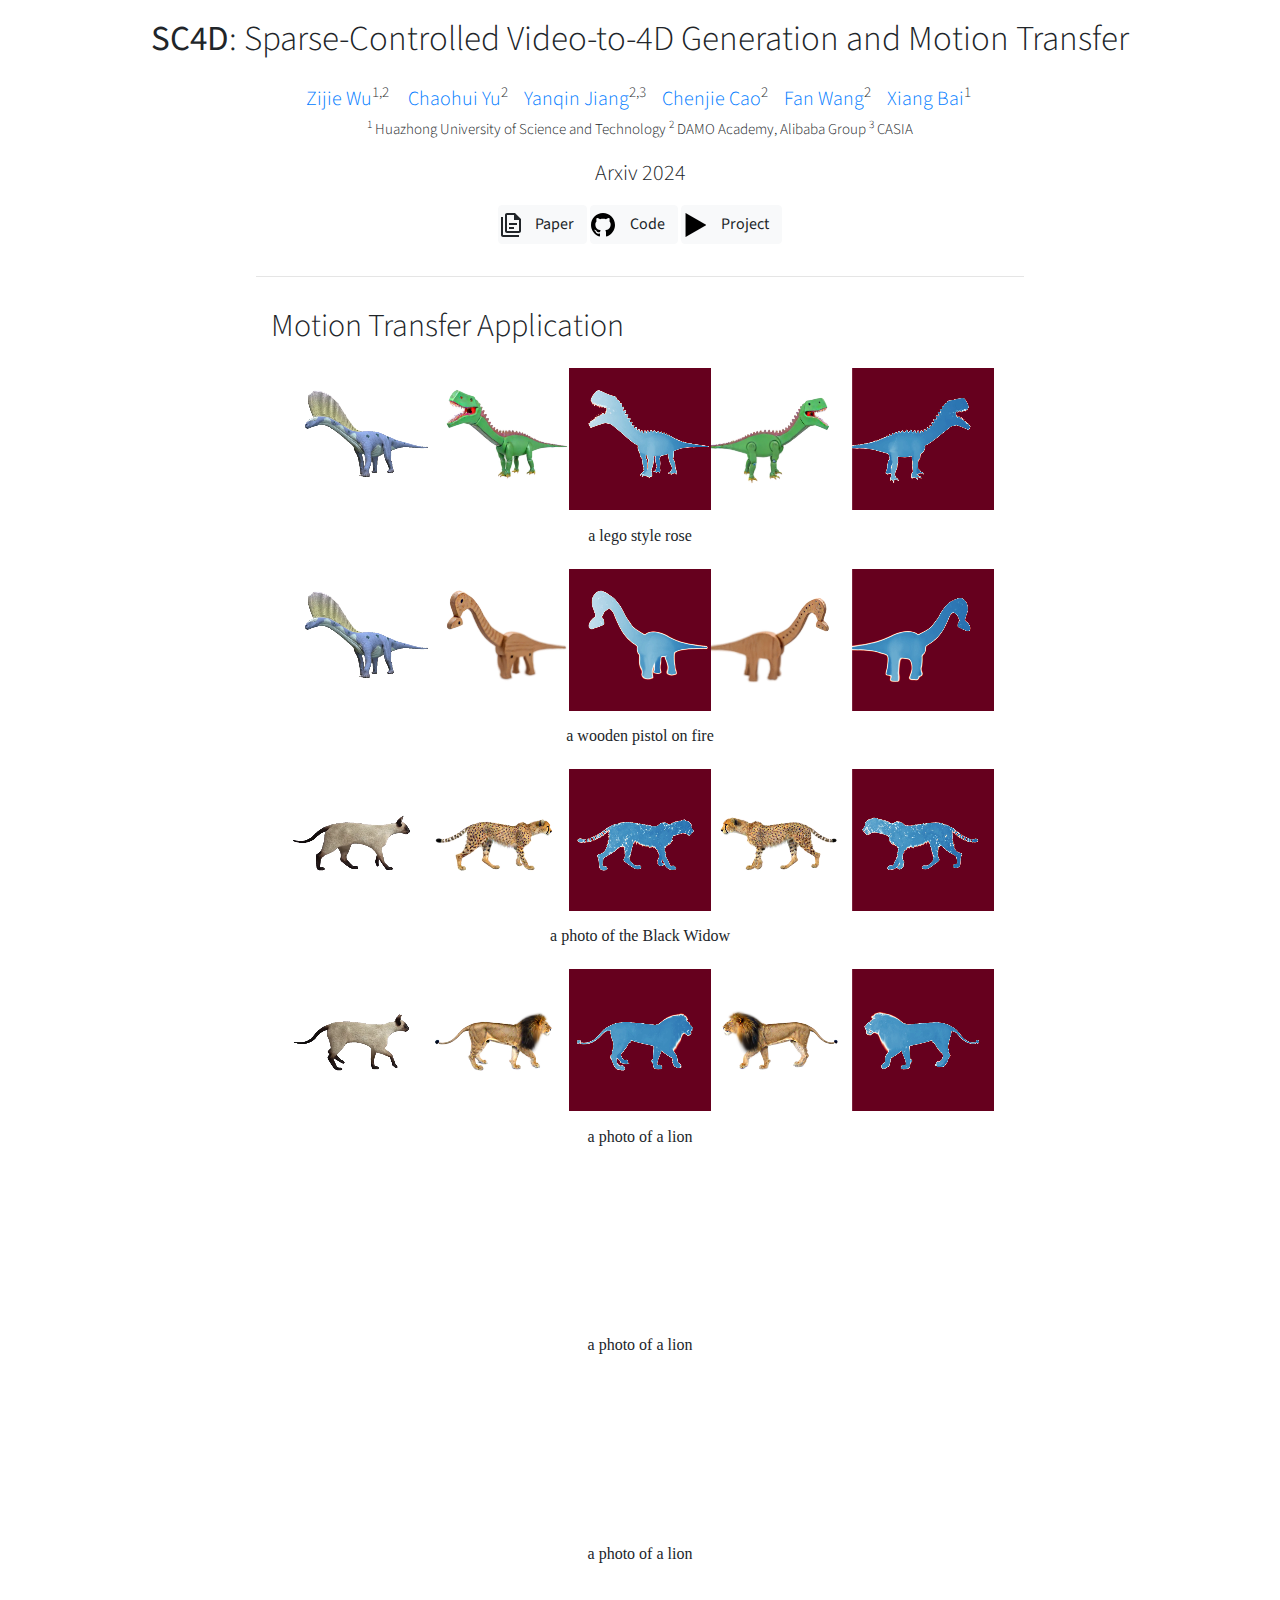
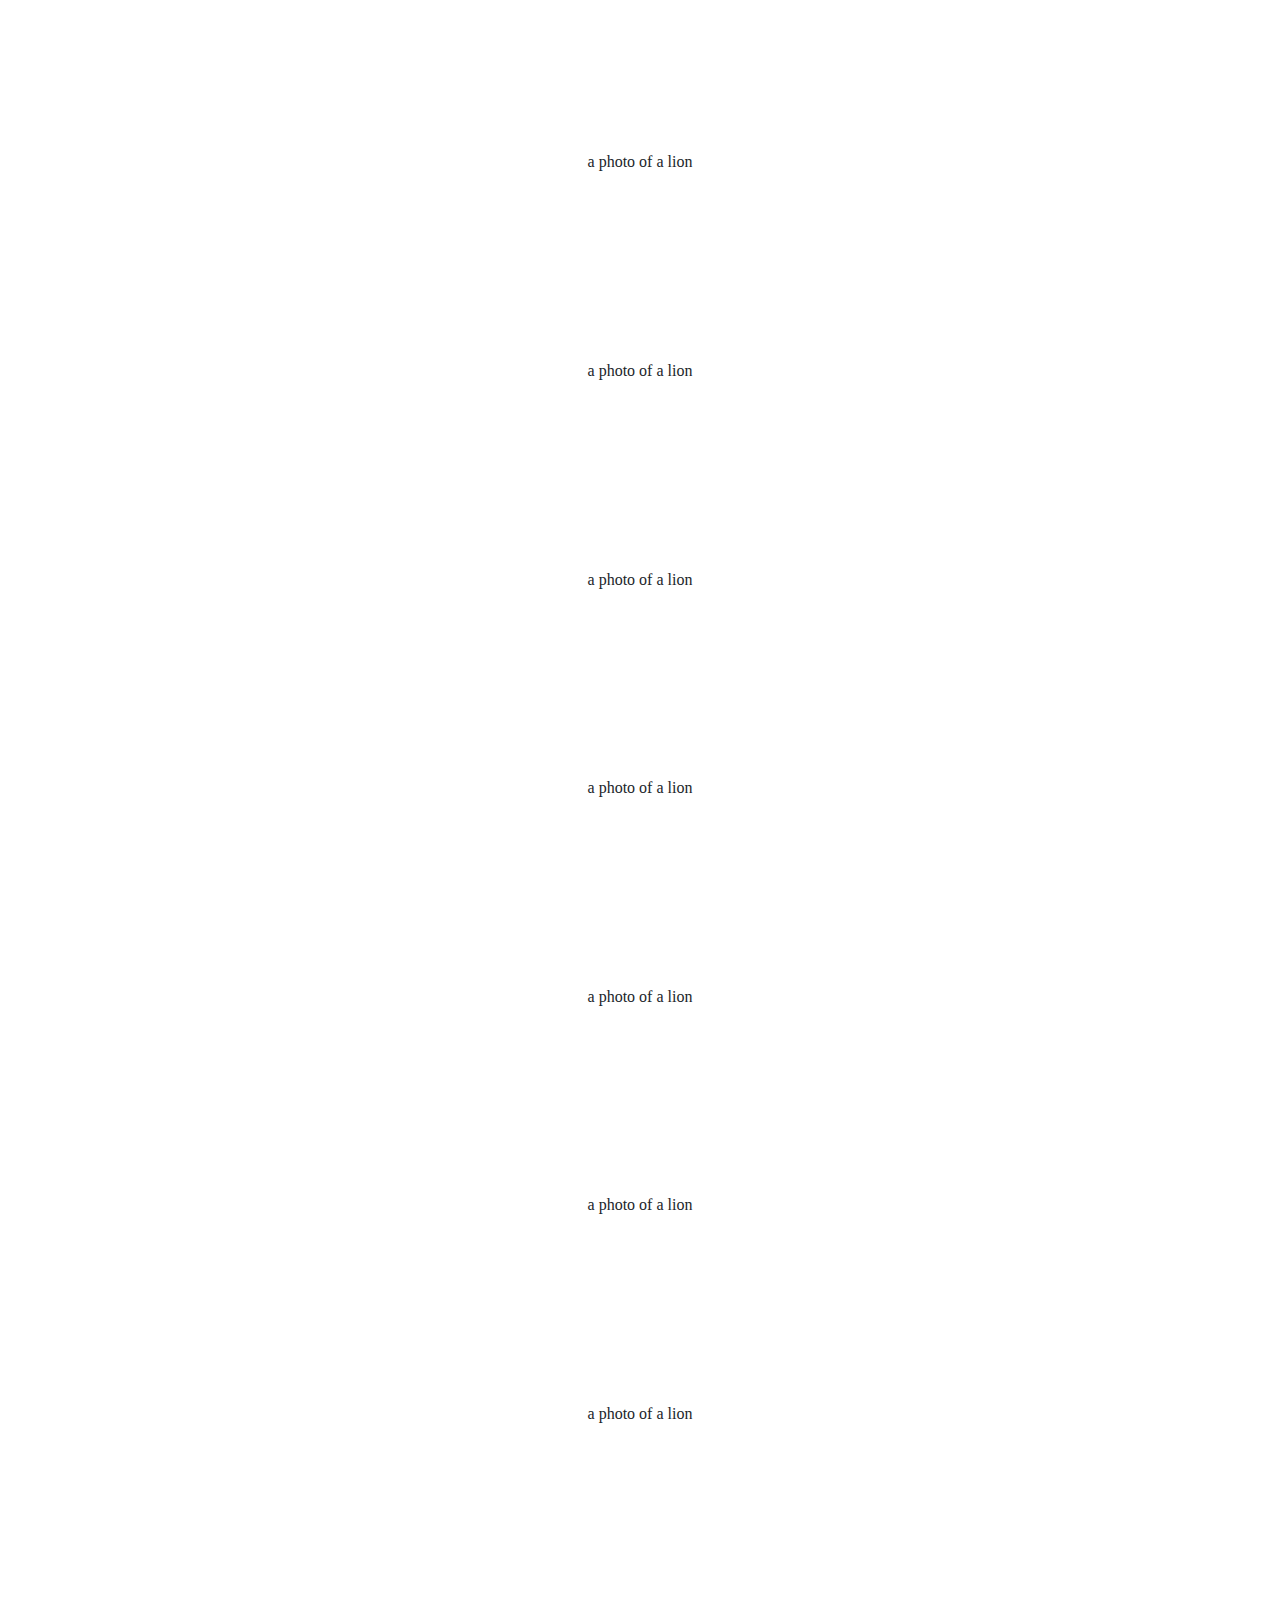
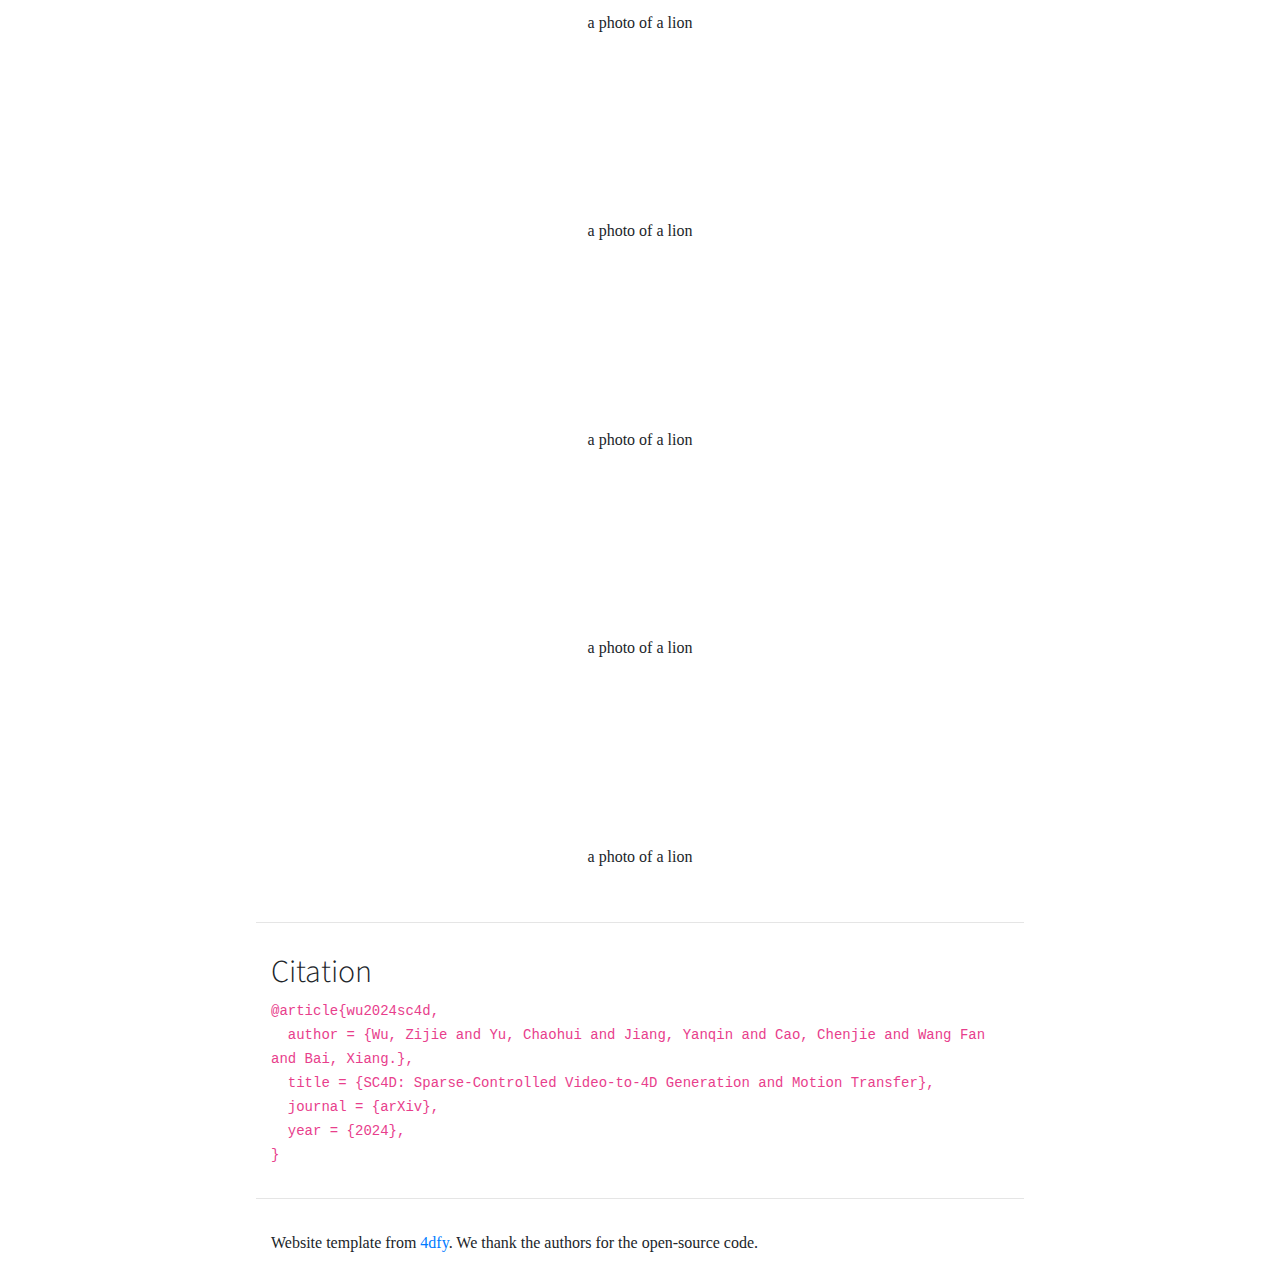
==== gallery_app.html @ 806c9c8a "Add files via upload" ====
<!DOCTYPE html>
<html>

<head>
    <script>
    window.dataLayer = window.dataLayer || [];
    </script>

    <meta charset="utf-8">
    <meta name="viewport" content="width=device-width, initial-scale=1.0, shrink-to-fit=no">
    <title>SC4D: Sparse-Controlled Video-to-4D Generation and Motion Transfer</title>
    
    <link rel="stylesheet" href="https://cdnjs.cloudflare.com/ajax/libs/twitter-bootstrap/4.5.0/css/bootstrap.min.css">
    <link href='https://fonts.googleapis.com/css?family=Source+Sans+Pro:300,400,500,600' rel='stylesheet' type='text/css'>
    <link rel="stylesheet" href="data/assets/css/Highlight-Clean.css">
    <link rel="stylesheet" href="data/assets/css/styles.css">

    <link rel="apple-touch-icon" sizes="180x180" href="apple-touch-icon.png">
    <link rel="icon" type="image/png" sizes="32x32" href="data/favicon-32x32.png">
    <link rel="icon" type="image/png" sizes="16x16" href="data/favicon-16x16.png">
    <link rel="manifest" href="site.webmanifest">
    <meta name="robots" content="noindex">

    <meta property="og:site_name" content="SC4D" />
    <meta property="og:type" content="video.other" />
    <meta property="og:title" content="SC4D: Sparse-Controlled Video-to-4D Generation and Motion Transfer" />
    <meta property="og:description" content="SC4D: Sparse-Controlled Video-to-4D Generation and Motion Transfer." />
    <meta property="og:url" content="" />

</head>

<body>
    <div class="highlight-clean" style="padding-bottom: 0px; padding-top: 20px;">
        <div class="container" style="max-width: 1024px; margin-bottom: 20px">
            <h1 class="text-center" style="font-size:35px;"><b>SC4D</b>: Sparse-Controlled Video-to-4D Generation and Motion Transfer</h1>
        </div>
        <div class="container" style="max-width: 1024px; margin-bottom: 20px;">
            <div class="authors">
                <a href=>
                    Zijie Wu<sup>1,2</sup>
                    </a>
                &nbsp;
                <a href=>
                Chaohui Yu<sup>2</sup>
                </a>&nbsp;
                <a href=>
                Yanqin Jiang<sup>2,3</sup>
                </a>&nbsp;
                <a href=>
                Chenjie Cao<sup>2</sup>
                </a>&nbsp;
                <a href=>
                Fan Wang<sup>2</sup></a>&nbsp;
                <a href=>
                Xiang Bai<sup>1</sup></a>&nbsp;
                <br>
            </div>
            <div class="affiliations">
                <span><sup>1</sup> Huazhong University of Science and Technology </span>
                <span><sup>2</sup> DAMO Academy, Alibaba Group </span>
                <span><sup>3</sup> CASIA </span>
            </div>
            <div class="container" style="max-width: 1024px; margin-bottom: 20px">
                <h1 class="text-center" style="font-size:22px;">Arxiv 2024</h1>
            </div>
        </div>
        <div id="container">
        <div class="buttons" style="margin-top: 8px; margin-bottom: 8px;">
            <a class="btn btn-light" role="button" href="">
                <svg style="width:24px;height:24px;margin-left:-12px;margin-right:12px" viewBox="0 0 24 24">
                    <path fill="currentColor" d="M16 0H8C6.9 0 6 .9 6 2V18C6 19.1 6.9 20 8 20H20C21.1 20 22 19.1 22 18V6L16 0M20 18H8V2H15V7H20V18M4 4V22H20V24H4C2.9 24 2 23.1 2 22V4H4M10 10V12H18V10H10M10 14V16H15V14H10Z"></path>
                </svg>Paper
            </a>
            <a class="btn btn-light" role="button" href="">
                <svg xmlns="http://www.w3.org/2000/svg" style="width:24px;height:24px;margin-left:-12px;margin-right:12px" viewBox="0 0 24 24">
                    <path d="M12 0c-6.626 0-12 5.373-12 12 0 5.302 3.438 9.8 8.207 11.387.599.111.793-.261.793-.577v-2.234c-3.338.726-4.033-1.416-4.033-1.416-.546-1.387-1.333-1.756-1.333-1.756-1.089-.745.083-.729.083-.729 
                            1.205.084 1.839 1.237 1.839 1.237 1.07 1.834 2.807 1.304 3.492.997.107-.775.418-1.305.762-1.604-2.665-.305-5.467-1.334-5.467-5.931 0-1.311.469-2.381 1.236-3.221-.124-.303-.535-1.524.117-3.176 0 0 1.008-.322 
                            3.301 1.23.957-.266 1.983-.399 3.003-.404 1.02.005 2.047.138 3.006.404 2.291-1.552 3.297-1.23 3.297-1.23.653 1.653.242 2.874.118 3.176.77.84 1.235 1.911 1.235 3.221 0 4.609-2.807 5.624-5.479 5.921.43.372.823 1.102.823 
                            2.222v3.293c0 .319.192.694.801.576 4.765-1.589 8.199-6.086 8.199-11.386 0-6.627-5.373-12-12-12z"></path>
                </svg>
                Code
            </a>
            <a class="btn btn-light" role="button" href="index.html">
                <svg style="width:24px;height:24px;margin-left:-12px;margin-right:12px" width="24px" height="24px" viewBox="0 0 375 531">
                    <polygon stroke="#000000" points="0.5,0.866 459.5,265.87 0.5,530.874 "></polygon>
                </svg>
                Project
            </a>
        </div>
        </div>
    </div>
    <hr class="divider" />
    <div class="container" style="max-width: 768px;">
        <div class="row">
            <div class="col-sm-12">
                <h2>Motion Transfer Application</h2>
            </div>
        </div>

       <div class="container" style="max-width: 768px;">
        <div class="compositional captioned_videos">
            <video class="video lazy" autoplay loop playsinline muted>
                <source data-src="data/videos/app/aurorus_chanical.mp4" type="video/mp4"></source>
            </video>
            <h6 class="caption">a lego style rose</h6>
        </div>
        </div> 
        <br>

        <div class="container" style="max-width: 768px;">
        <div class="compositional captioned_videos">
            <video class="video lazy" autoplay loop playsinline muted>
                <source data-src="data/videos/app/aurorus7.mp4" type="video/mp4"></source>
            </video>
            <h6 class="caption">a wooden pistol on fire</h6>
        </div>
        </div>
        <br>

        <div class="container" style="max-width: 768px;">
        <div class="compositional captioned_videos">
            <video class="video lazy" autoplay loop playsinline muted>
                <source data-src="data/videos/app/cat_cheetah.mp4" type="video/mp4"></source>
            </video>
            <h6 class="caption">a photo of the Black Widow</h6>
        </div>
        </div>
        <br>

        <div class="container" style="max-width: 768px;">
        <div class="compositional captioned_videos">
            <video class="video lazy" autoplay loop playsinline muted>
                <source data-src="data/videos/app/cat_lion.mp4" type="video/mp4"></source>
            </video>
            <h6 class="caption">a photo of a lion</h6>
        </div>
        </div>
        <br>

        <div class="container" style="max-width: 768px;">
            <div class="compositional captioned_videos">
                <video class="video lazy" autoplay loop playsinline muted>
                    <source data-src="data/videos/app/full_black_panther.mp4" type="video/mp4"></source>
                </video>
                <h6 class="caption">a photo of a lion</h6>
            </div>
            </div>
            <br>
        
        <div class="container" style="max-width: 768px;">
            <div class="compositional captioned_videos">
                <video class="video lazy" autoplay loop playsinline muted>
                    <source data-src="data/videos/app/full_black_widow.mp4" type="video/mp4"></source>
                </video>
                <h6 class="caption">a photo of a lion</h6>
            </div>
            </div>
            <br>
            
        <div class="container" style="max-width: 768px;">
            <div class="compositional captioned_videos">
                <video class="video lazy" autoplay loop playsinline muted>
                    <source data-src="data/videos/app/pistol_fire.mp4" type="video/mp4"></source>
                </video>
                <h6 class="caption">a photo of a lion</h6>
            </div>
            </div>
            <br>
        
        <div class="container" style="max-width: 768px;">
            <div class="compositional captioned_videos">
                <video class="video lazy" autoplay loop playsinline muted>
                    <source data-src="data/videos/app/pistol_handgun.mp4" type="video/mp4"></source>
                </video>
                <h6 class="caption">a photo of a lion</h6>
            </div>
            </div>
            <br>
        
        <div class="container" style="max-width: 768px;">
            <div class="compositional captioned_videos">
                <video class="video lazy" autoplay loop playsinline muted>
                    <source data-src="data/videos/app/rose_lego.mp4" type="video/mp4"></source>
                </video>
                <h6 class="caption">a photo of a lion</h6>
            </div>
            </div>
            <br>
        
        <div class="container" style="max-width: 768px;">
            <div class="compositional captioned_videos">
                <video class="video lazy" autoplay loop playsinline muted>
                    <source data-src="data/videos/app/rose_teal.mp4" type="video/mp4"></source>
                </video>
                <h6 class="caption">a photo of a lion</h6>
            </div>
            </div>
            <br>
        
        <div class="container" style="max-width: 768px;">
            <div class="compositional captioned_videos">
                <video class="video lazy" autoplay loop playsinline muted>
                    <source data-src="data/videos/app/spiderman_batman.mp4" type="video/mp4"></source>
                </video>
                <h6 class="caption">a photo of a lion</h6>
            </div>
            </div>
            <br>
        
        <div class="container" style="max-width: 768px;">
            <div class="compositional captioned_videos">
                <video class="video lazy" autoplay loop playsinline muted>
                    <source data-src="data/videos/app/spiderman_scarlet.mp4" type="video/mp4"></source>
                </video>
                <h6 class="caption">a photo of a lion</h6>
            </div>
            </div>
            <br>
        
        <div class="container" style="max-width: 768px;">
            <div class="compositional captioned_videos">
                <video class="video lazy" autoplay loop playsinline muted>
                    <source data-src="data/videos/app/spiderman_stone.mp4" type="video/mp4"></source>
                </video>
                <h6 class="caption">a photo of a lion</h6>
            </div>
            </div>
            <br>
        
        <div class="container" style="max-width: 768px;">
            <div class="compositional captioned_videos">
                <video class="video lazy" autoplay loop playsinline muted>
                    <source data-src="data/videos/app/spiderman_vegeta.mp4" type="video/mp4"></source>
                </video>
                <h6 class="caption">a photo of a lion</h6>
            </div>
            </div>
            <br>

        <div class="container" style="max-width: 768px;">
            <div class="compositional captioned_videos">
                <video class="video lazy" autoplay loop playsinline muted>
                    <source data-src="data/videos/app/tang_clownfish.mp4" type="video/mp4"></source>
                </video>
                <h6 class="caption">a photo of a lion</h6>
            </div>
            </div>
            <br>
        
        <div class="container" style="max-width: 768px;">
            <div class="compositional captioned_videos">
                <video class="video lazy" autoplay loop playsinline muted>
                    <source data-src="data/videos/app/tang_grouper.mp4" type="video/mp4"></source>
                </video>
                <h6 class="caption">a photo of a lion</h6>
            </div>
            </div>
            <br>
        
        <div class="container" style="max-width: 768px;">
            <div class="compositional captioned_videos">
                <video class="video lazy" autoplay loop playsinline muted>
                    <source data-src="data/videos/app/tulip_crystal.mp4" type="video/mp4"></source>
                </video>
                <h6 class="caption">a photo of a lion</h6>
            </div>
            </div>
            <br>

        <div class="container" style="max-width: 768px;">
            <div class="compositional captioned_videos">
                <video class="video lazy" autoplay loop playsinline muted>
                    <source data-src="data/videos/app/tulip_fire.mp4" type="video/mp4"></source>
                </video>
                <h6 class="caption">a photo of a lion</h6>
            </div>
            </div>
            <br>
    </div>
    <hr class="divider" />
    <div class="container" style="max-width: 768px;">
        <div class="row">
            <div class="col-md-12">
                <h2>Citation</h2>
                <code>
                    @article{wu2024sc4d,<br>
                    &nbsp; author = {Wu, Zijie and Yu, Chaohui and Jiang, Yanqin and Cao, Chenjie and Wang Fan and Bai, Xiang.},<br>
                    &nbsp; title  = {SC4D: Sparse-Controlled Video-to-4D Generation and Motion Transfer},<br>
                    &nbsp; journal = {arXiv},<br>
                    &nbsp; year   = {2024},<br>
                }</code></div>
        </div>
    </div>
    <hr class="divider" />
    <div class="container" style="max-width: 768px;">
        <footer>
            <p> Website template from <a href="https://sherwinbahmani.github.io/4dfy/">4dfy</a>. We thank the authors for the open-source code.</p>
        </footer>
    </div>
    <script src="data/assets/js/yall.js"></script>
    <script>
        yall(
            {
                observeChanges: true
            }
        );
    </script>
</body>

</html>
---- data/assets/css/styles.css ----
.video-container {
	position:relative;
	padding-bottom:56.25%;
	padding-top:30px;
	height:0;
	overflow:hidden;
}

.video-container iframe, .video-container object, .video-container embed {
	position:absolute;
	top:0;
	left:0;
	width:100%;
	height:100%;
}

@font-face {
    font-family: webflow-icons;
    src: url("[data-uri]") format('truetype');
    font-weight: 400;
    font-style: normal
}

[class*=" w-icon-"],
[class^=w-icon-] {
    font-family: webflow-icons !important;
    speak: none;
    font-style: normal;
    font-weight: 400;
    font-variant: normal;
    text-transform: none;
    line-height: 1;
    -webkit-font-smoothing: antialiased;
    -moz-osx-font-smoothing: grayscale
}

.w-icon-slider-right:before {
    content: "\e600";
    color: white;
    text-shadow: 2px 0 0 #000, 0 -2px 0 #000, 0 2px 0 #000, -2px 0 0 #000;
}

.w-icon-slider-left:before {
    content: "\e601";
    color: white;
    text-shadow: 2px 0 0 #000, 0 -2px 0 #000, 0 2px 0 #000, -2px 0 0 #000;
}

.w-icon-nav-menu:before {
    content: "\e602"
}

.w-icon-arrow-down:before,
.w-icon-dropdown-toggle:before {
    content: "\e603"
}

.w-icon-file-upload-remove:before {
    content: "\e900"
}

.w-icon-file-upload-icon:before {
    content: "\e903"
}

.w-background-video {
    position: relative;
    overflow: hidden;
    height: 500px;
    color: #fff
}

.w-background-video>video {
    background-size: cover;
    background-position: 50% 50%;
    position: absolute;
    margin: auto;
    width: 100%;
    height: 100%;
    right: -100%;
    bottom: -100%;
    top: -100%;
    left: -100%;
    object-fit: cover;
    z-index: -100
}

.w-background-video>video::-webkit-media-controls-start-playback-button {
    display: none !important;
    -webkit-appearance: none
}

.w-slider {
    position: relative;
    /* height: 300px; */
    text-align: center;
    background: #ddd;
    clear: both;
    -webkit-tap-highlight-color: transparent;
    tap-highlight-color: rgba(0, 0, 0, 0);
}

.w-slider-mask {
    position: relative;
    display: block;
    overflow: hidden;
    z-index: 1;
    left: 0;
    right: 0;
    height: 100%;
    white-space: nowrap
}

.w-slide {
    position: relative;
    display: inline-block;
    vertical-align: top;
    width: 100%;
    height: 98%;
    padding-bottom: 30px;
    white-space: normal;
    text-align: left
}

.w-slider-nav {
    position: absolute;
    z-index: 100;
    top: auto;
    right: 0;
    bottom: 0;
    left: 0;
    margin: auto;
    padding-top: 10px;
    height: 40px;
    text-align: center;
    -webkit-tap-highlight-color: transparent;
    tap-highlight-color: rgba(0, 0, 0, 0)
}

.w-slider-nav.w-round>div {
    border-radius: 100%
}

.w-slider-nav.w-num>div {
    width: auto;
    height: auto;
    padding: .2em .5em;
    font-size: inherit;
    line-height: inherit
}

.w-slider-nav.w-shadow>div {
    box-shadow: 0 0 3px rgba(51, 51, 51, .4)
}

.w-slider-nav-invert {
    color: #fff
}

.w-slider-nav-invert>div {
    background-color: rgba(34, 34, 34, .4)
}

.w-slider-nav-invert>div.w-active {
    background-color: #222
}

.w-slider-dot {
    position: relative;
    display: inline-block;
    width: 1em;
    height: 1em;
    background-color: rgba(255, 255, 255, .4);
    cursor: pointer;
    margin: 0 3px .5em;
    transition: background-color .1s, color .1s
}

.w-slider-dot.w-active {
    background-color: #fff
}

.w-slider-dot:focus {
    outline: 0;
    box-shadow: 0 0 0 2px #fff
}

.w-slider-dot:focus.w-active {
    box-shadow: none
}

.w-slider-arrow-left,
.w-slider-arrow-right {
    position: absolute;
    width: 80px;
    top: 0;
    right: 0;
    bottom: 0;
    left: 0;
    margin: auto;
    cursor: pointer;
    overflow: hidden;
    color: #fff;
    font-size: 40px;
    -webkit-tap-highlight-color: transparent;
    tap-highlight-color: rgba(0, 0, 0, 0);
    -webkit-user-select: none;
    -moz-user-select: none;
    -ms-user-select: none;
    user-select: none
}

.w-slider-arrow-left [class*=' w-icon-'],
.w-slider-arrow-left [class^=w-icon-],
.w-slider-arrow-right [class*=' w-icon-'],
.w-slider-arrow-right [class^=w-icon-] {
    position: absolute
}

.w-slider-arrow-left:focus,
.w-slider-arrow-right:focus {
    outline: 0
}

.w-slider-arrow-left {
    z-index: 3;
    right: auto
}

.w-slider-arrow-right {
    z-index: 4;
    left: auto
}

.w-icon-slider-left,
.w-icon-slider-right {
    top: 0;
    right: 0;
    bottom: 0;
    left: 0;
    margin: auto;
    width: 1em;
    height: 1em
}

.w-slider-aria-label {
    border: 0;
    clip: rect(0 0 0 0);
    height: 1px;
    margin: -1px;
    overflow: hidden;
    padding: 0;
    position: absolute;
    width: 1px
}

.w-slider-force-show {
    display: block !important
}

.html-embed-2 {
    width: 100%;
    height: 100%;
    -o-object-fit: fill;
    object-fit: fill
}

.div-block-9 {
    overflow: visible;
    width: 98%;
    height: 100%;
    margin-right: auto;
    margin-left: auto
}

.div-block-9.last_block {
    position: absolute;
    left: 101%;
    top: 0;
    right: 0;
    bottom: 0;
    height: 100%;
    padding-bottom: 30px;
}

.div-block-9.first_video {
    position: absolute;
    left: -200%;
    top: 0;
    right: 0;
    bottom: 0;
    width: 100%;
    height: 100%;
    padding-bottom: 30px;
}

.video_class {
    width: auto;
    height: 80%;
    margin-right: auto;
    margin-left: auto
}

.video_class.last_video {
    position: absolute;
    left: 52%;
    top: 0;
    right: 0;
    bottom: 0
}

.video_class.mobile {
    display: none
}

.slider-2 {
    overflow: hidden;
    height: 500px
}

.mask {
    overflow: visible;
    width: 40%;
    margin-right: auto;
    margin-left: auto
}

.nerf_slider_v2 {
    overflow: hidden;
    margin: 5px -15px 0;
    background-color: rgba(56, 56, 56, 0);
    padding-bottom: 36px;
}

.nerf_slider_v2 h6,
.captioned_videos h6 {
    display: flex;
    margin-right: auto;
    margin-left: auto;
    justify-content: center;
    text-align: center;
}

.captioned_videos h6 {
    max-width: 768px;
    padding-top: 6px;
}

.nerf_slider_v2 h6 {
    width: 95%;
    min-height: 100px;
}

.nerf_slider_v2 .first_video h6,
.nerf_slider_v2 .last_block h6 {
    max-width: 160px;
}

.citation {
    margin-left: 10px;
    padding: 8px;
}

.citation:not(:first-child) {
    margin-top: 10px;
}

.citation h4,
h5,
h6 {
    margin: 0;
    font-weight: initial;
}

.citation b {
    text-decoration: underline;
    font-weight: bold;
}

.citation ul {
    padding-left: 0px;
    margin: 0;
}

.citation li {
    display: inline;
}

.citation h4 {
    line-height: normal;
    font-weight: bold;
}

.citation h5 {
    margin-top: 4px;
    margin-bottom: 4px;
    line-height: normal;
    font-size: 12px;
}

.citation h6 {
    font-style: italic;
}

.citation img,
.citation video {
    float: right;
    margin-left: 8px;
}

.citation p {
    font-size: 12px;
    margin-left: 0;
    margin-right: 0;
    margin-bottom: 0;
    margin-top: 0;
}

.citation .conference {
    font-style: normal;
    font-weight: bold;
    padding-right: 5px;
    padding-left: 5px;
    margin-left: 0;
}

.citation .conference.workshop {
    background-color: LightSkyBlue;
}

.citation .conference.arxiv {
    background-color: Gainsboro;
}

@media only screen and (max-width: 600px) {
    .news,
    .citation {
        margin-left: 0;
    }
    .citation h4 {
        font-size: 14px;
    }
    .citation ul {
        font-size: 12px;
    }
    .authors h5 {
        font-size: 20px;
    }
    .authors h6 {
        font-size: 16px;
        padding-bottom: 6px;
    }
    .show_wide {
        display: none;
    }
}
@media only screen and (max-width: 768px) {
    .btn-search {
        font-size: 16px;
        padding-left: 4px;
        padding-right: 4px;
    }
}
.affiliations {
    font-size: 15px;
    text-align: center;
    width: 80%;
    margin: 0 auto;
    margin-bottom: 20px;
}
.authors { text-align: center; }
.authors a {
    display: inline-block;
    font-size: 20px;
    padding: 5px;
}
.authors sup {
    color: #313436;
}

.shadowed_text {
    text-shadow: 4px 0 4px #5fb7f7, 0 -4px 4px #5fb7f7, 0 4px 4px #5fb7f7, -4px 0 4px #5fb7f7;
    color: white;
}

body {
    font-weight: 300;
    font-family: "Source Sans Pro",Calibri,Candara,Arial,sans-serif;
}

h1, h2, h3, h4, h5, h6{
    font-family: "Source Sans Pro",Calibri,Candara,Arial,sans-serif;
    font-weight: 300;
    line-height: 1.1;
    color: inherit;
}


@media screen and (max-width: 575px) {
    p, .caption {
        font-family: Palatino, "Palatino Linotype", "Palatino LT STD", "Book Antiqua", Georgia, serif;
        margin-top: 4px;
        font-size: 12px;
    }
    .compare-title {
        font-family: Palatino, "Palatino Linotype", "Palatino LT STD", "Book Antiqua", Georgia, serif;
        text-align: center;
        width: 100%;
        font-size: 10px;
    }
    .compare-caption {
        font-family: Palatino, "Palatino Linotype", "Palatino LT STD", "Book Antiqua", Georgia, serif;
        margin-top: 0px;
        text-align: center;
        width: 100%;
        font-size: 12px;
    }
}
@media screen and (min-width: 575px) {
    p, .caption {
        font-family: Palatino, "Palatino Linotype", "Palatino LT STD", "Book Antiqua", Georgia, serif;
        margin-top: 4px;
    }
    .compare-title {
        font-family: Palatino, "Palatino Linotype", "Palatino LT STD", "Book Antiqua", Georgia, serif;
        text-align: center;
        width: 100%;
        font-size: 14px;
    }
    .compare-caption {
        font-family: Palatino, "Palatino Linotype", "Palatino LT STD", "Book Antiqua", Georgia, serif;
        margin-top: 0px;
        text-align: center;
        width: 100%;
        font-size: 16px;
    }
}

.video-compare-container {
    width: 63%;
    margin: 0 auto;
    position: relative;
    display: block;
    line-height: 0;
  }
  
  .video {
    width: 100%;
    height: auto;
    position: relative;
    top: 0;
    left: 0;
  }
  
  .videoMerge {
    position: relative;
    top: 0;
    left: 0;
    z-index: 10;
    width: 100%;
    display: block;
    margin: 0 auto;
    background-size: cover;
  }
  
  .cropped-video{
      width: 100%;
      overflow:hidden;
      display:block;
  }
#compositional_tags_depth_0 {
    display: none;
}
.compositional .text {
    font-size: 18px;
}
.compositional .text .selectable {
    padding: 0;
}
.compositional .text .selectable:last-child {
    margin-bottom: 0;
}
.compositional .text .selectable span {
    padding: 2px;
    margin-left: 4px;
    margin-right: 4px;
}
.compositional .text .selectable span:first-child {
    margin-left: 0;
}
.compositional .text .selectable span:hover {
    cursor: pointer;
}
.compositional .text .selectable span:not(:last-child)::after {
    content: '|';
    padding: 2px 2px 2px 8px;
    margin-right: -2px;
    margin-left: 2px;
    background-color: white;
    color:rgb(161, 161, 161);
}
.compositional .text .selectable span:active {
    cursor: pointer;
    background: rgb(171, 218, 191) !important;
}
.compositional.video {
    width: 100%;
}
.compositional .text .selectable span.hidden {
    display: none !important;
}
.compositional .text .selectable span:not(.selected) {
    font-weight: 300;
    color: rgb(50, 50, 50);
}
.compositional .text .selectable span:not(.selected):hover {
    background: rgb(194, 247, 215);
}
.compositional .text .selectable span.selected {
    color: #055ada;
    background: rgb(194, 247, 215);
}
.compositional .video-compare-container {
    width: 100%;
    max-width: 256px;
    margin-right: auto;
    margin-left: auto;
    transition: opacity 0.75s ease-in;
}
@media screen and (max-width: 575px) {
    .video-compare-container {
        padding-top: 32px;
    }
}


.banner {
    width: 100%;
    max-height: 128px;
}
@media screen and (min-width: 768px) {
    .banner {
        min-height: 128px;
    }
}
.banner video {
    max-height: 128px;
    max-width: 768px;
    margin-right: auto;
    margin-left: auto;
    display: block;
}

.btn-search {
    display: block;
    text-align: center;
    padding: 12px 20px 12px 20px;
    margin-right: auto;
    margin-left: auto;
}
#container {
    text-align: center;
 }

.btn-search svg {
    margin-right: 4px;
}

hr.divider {
    max-width: 768px;
    margin-top: 32px;
    margin-bottom: 32px;
}

.row:not(:last-child):not(.authors) {
    margin-bottom: 16px;
}

.invisible {
    display: none;
}

.btn-light.disabled {
    background-color: #ccc;
}

.video-gallery {
  padding:40px 0;
}
.column {
  margin-bottom:40px;
}
.video {
  max-width: 100%;
}
.card-body {
  padding: 12px;
}
.search .card-body {
    padding: 32px
}
#videoGallery .sticky-top {
  width: 100%;
  background-color: rgba(255, 255, 255, 0.9);
}
.row.search {
  padding-top: 16px;
  margin-top: 0;
  margin-bottom: 16px;
  max-width: 900px !important;
  padding-bottom: 16px;
}
.row.search .col-sm-12 {
    max-width: 900px !important;
}

.disappearing {
    transition-property: background-color;
    transition-duration: 2s;
}

.display-none {
    display: none !important;
}

.model-viewer {
    margin-bottom: 8px;
}

.meshes .controls {
    margin-left: auto;
    margin-right: auto;
    text-align: center;
}


.col-xs-15 {
    width: 20%;
    float: left;
}
.col-xs-16 {
    width: 16.6%;
}
.col-xs-14 {
    width: 14%;
}
.col-xs-28 {
    width: 28%;
}
.col-xs-2 {
    width: 50.0%;
}
.col-xs-14 {
    width: 14%;
}
.col-xs-17 {
    width: 17.7%;
}
.col-xs-18 {
    width: 18%;
}
.col-xs-19 {
    width: 19%;
}
.col-xs-20 {
    width: 20%;
}
.col-xs-23 {
    width: 23%;
}
.col-xs-25 {
    width: 25%;
}
.col-xs-24 {
    width: 24%;
}
.col-xs-30 {
    width: 30%;
}
.col-xs-31 {
    width: 31%;
}
@media (min-width: 768px) {
.col-sm-15 {
        width: 20%;
        float: left;
    }
}
@media (min-width: 992px) {
    .col-md-15 {
        width: 20%;
        float: left;
    }
}
@media (min-width: 1200px) {
    .col-lg-15 {
        width: 20%;
        float: left;
    }
}
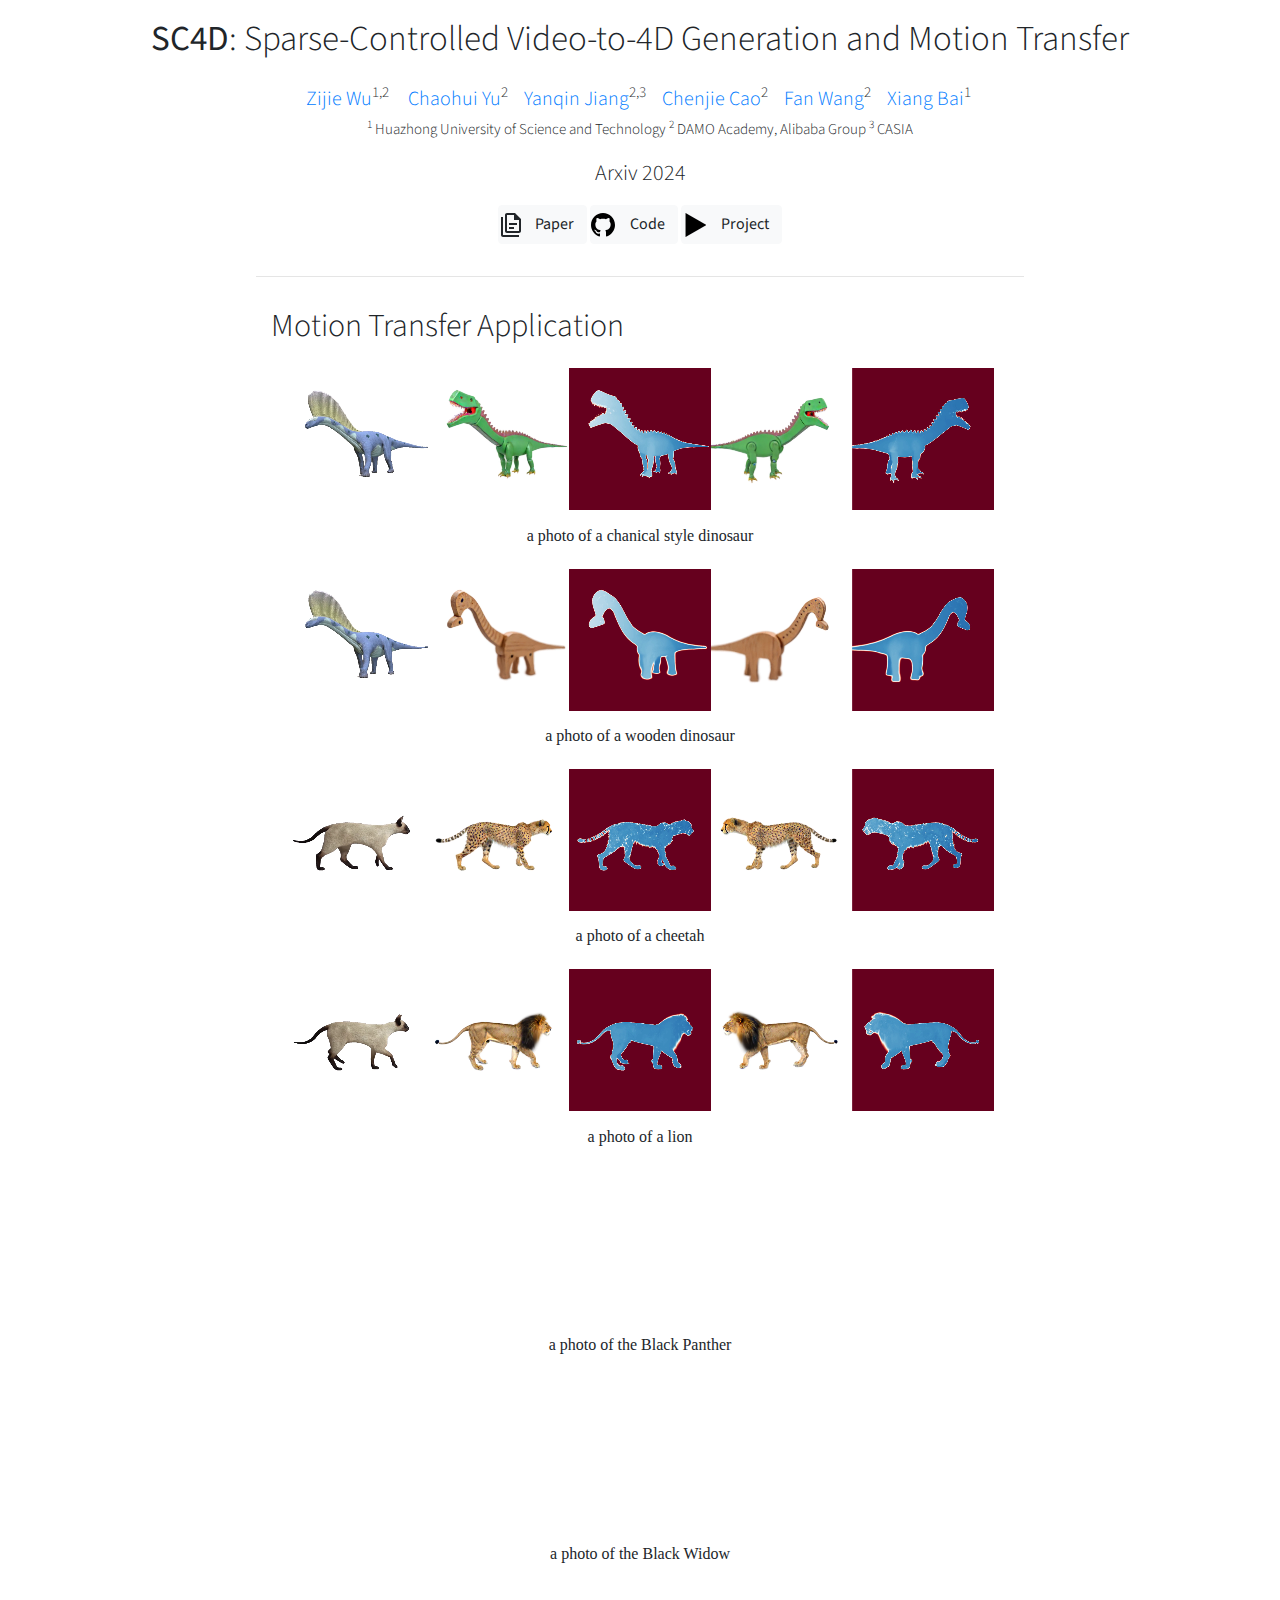
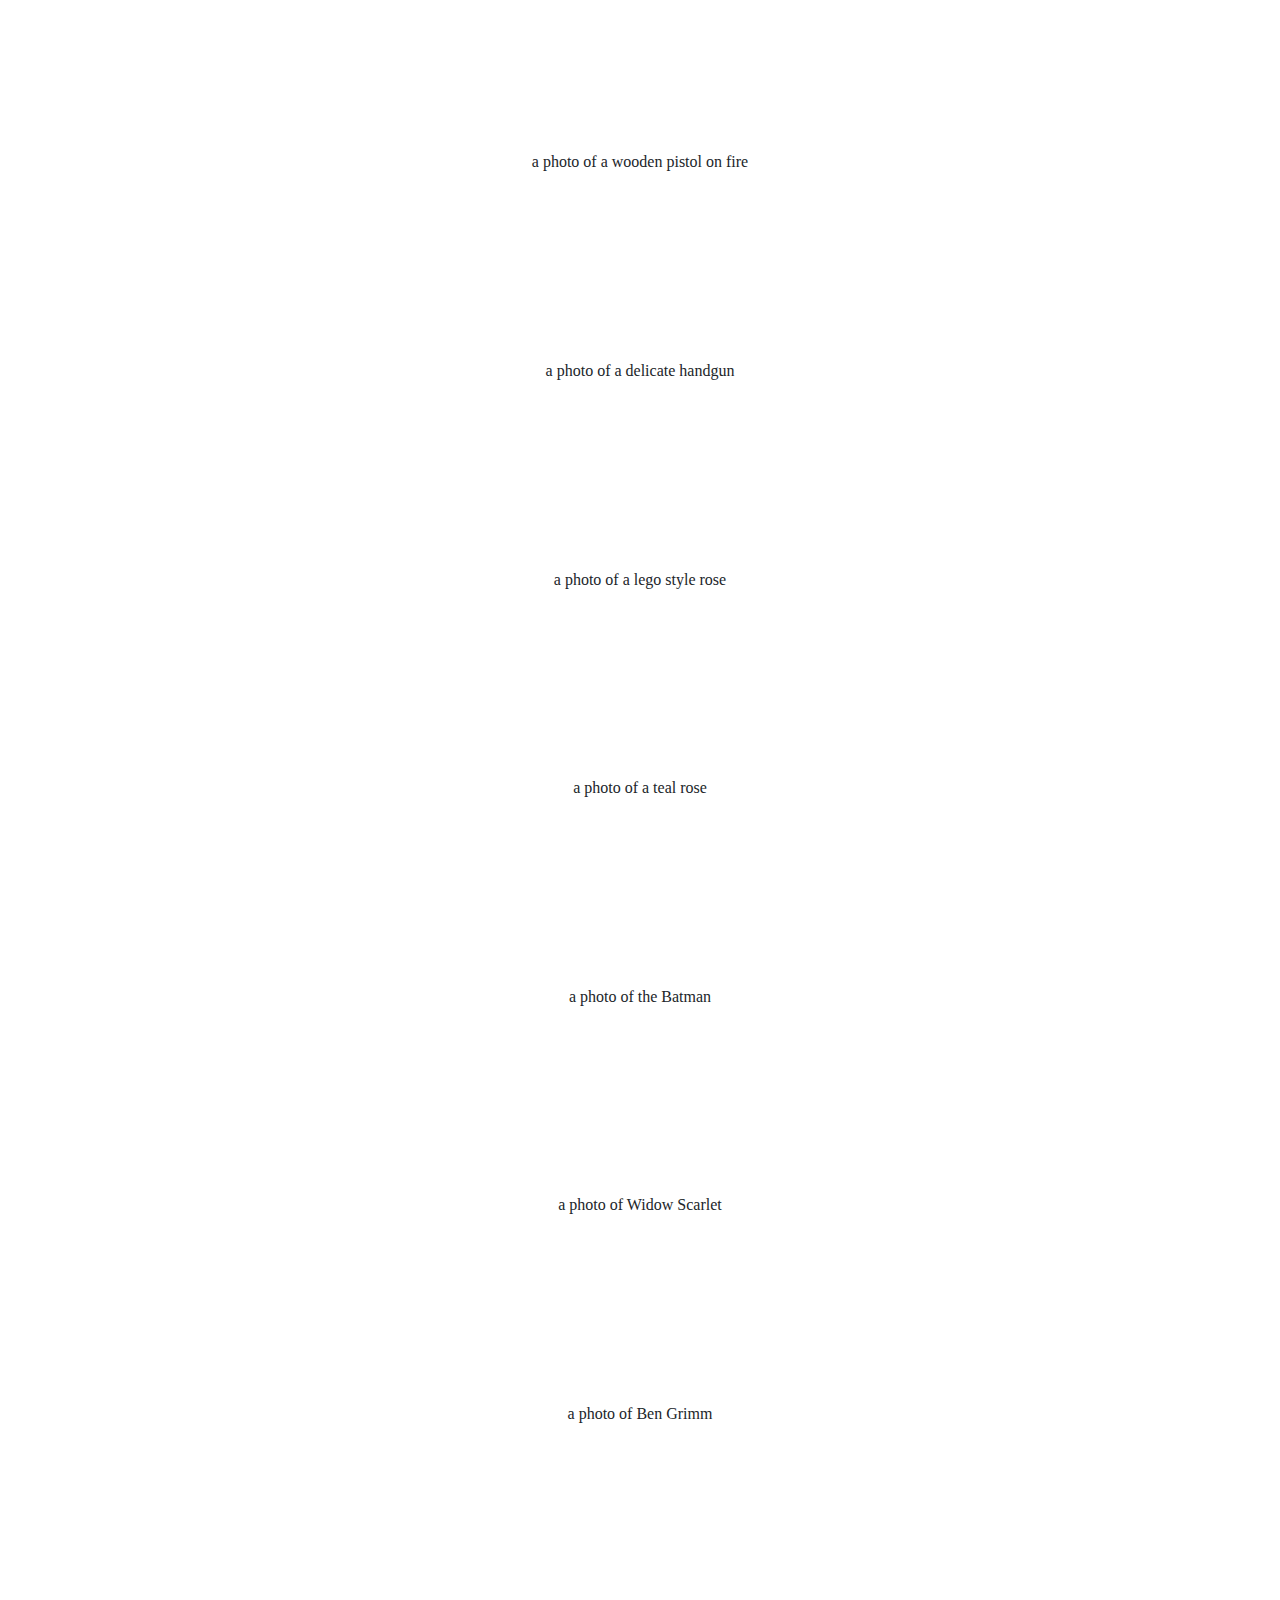
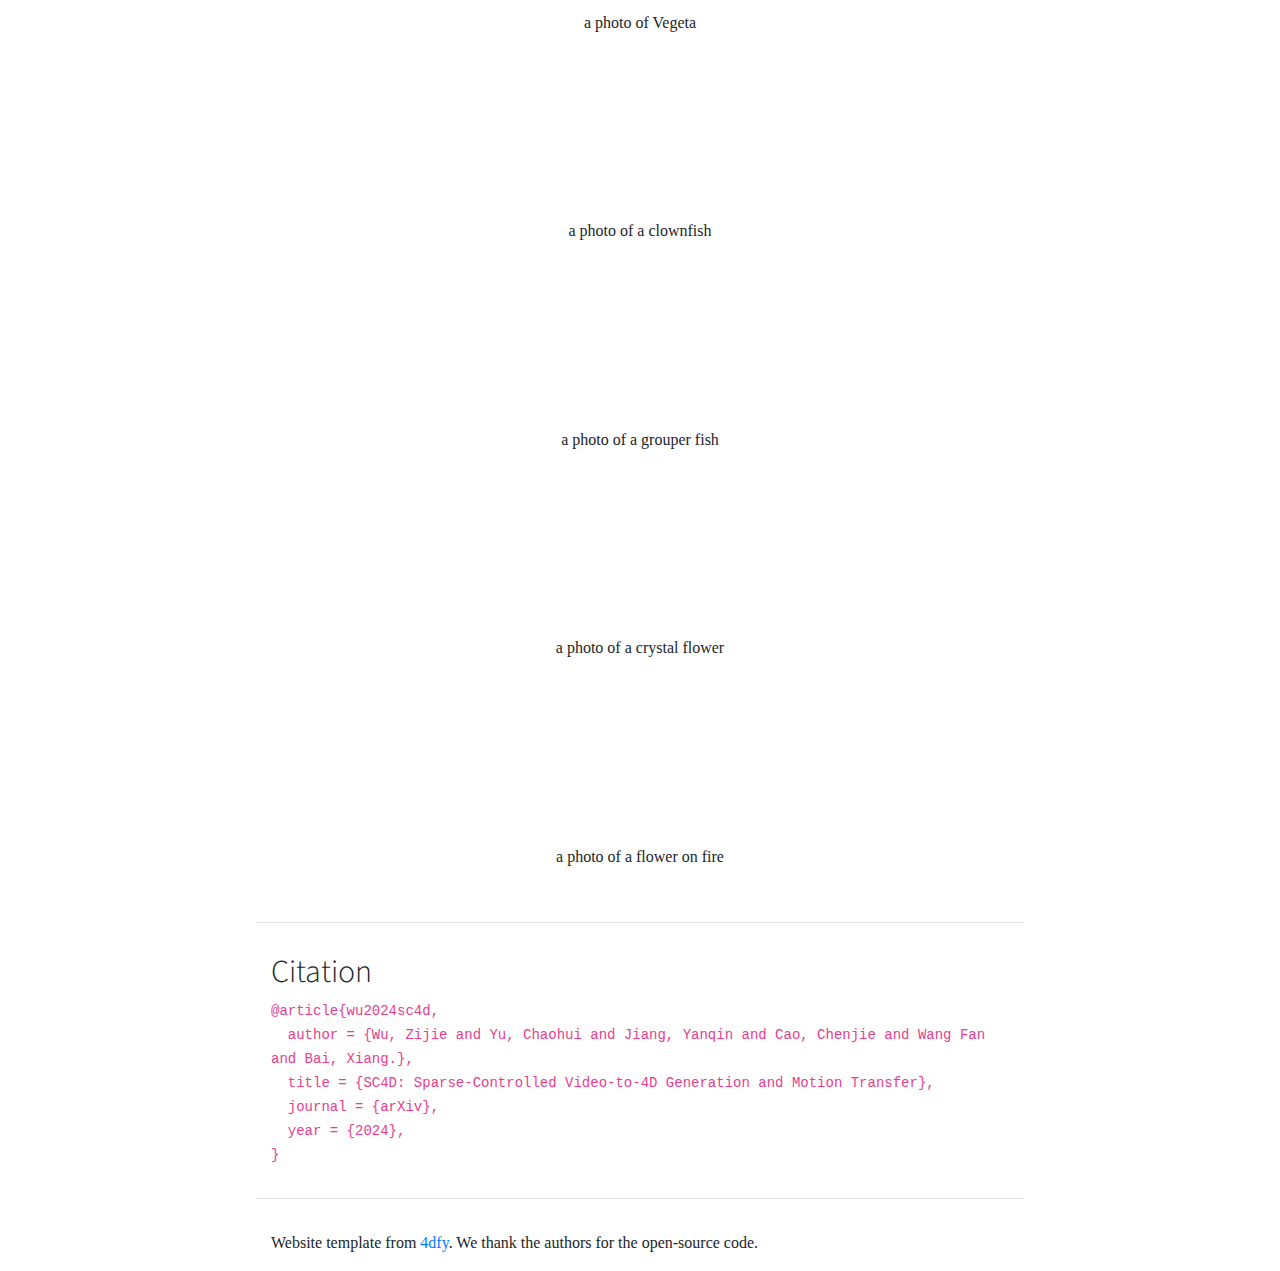
==== commit 71b000f1: "Add files via upload" ====
--- a/gallery_app.html
+++ b/gallery_app.html
@@ -102,7 +102,7 @@
             <video class="video lazy" autoplay loop playsinline muted>
                 <source data-src="data/videos/app/aurorus_chanical.mp4" type="video/mp4"></source>
             </video>
-            <h6 class="caption">a lego style rose</h6>
+            <h6 class="caption">a photo of a chanical style dinosaur</h6>
         </div>
         </div> 
         <br>
@@ -112,7 +112,7 @@
             <video class="video lazy" autoplay loop playsinline muted>
                 <source data-src="data/videos/app/aurorus7.mp4" type="video/mp4"></source>
             </video>
-            <h6 class="caption">a wooden pistol on fire</h6>
+            <h6 class="caption">a photo of a wooden dinosaur</h6>
         </div>
         </div>
         <br>
@@ -122,7 +122,7 @@
             <video class="video lazy" autoplay loop playsinline muted>
                 <source data-src="data/videos/app/cat_cheetah.mp4" type="video/mp4"></source>
             </video>
-            <h6 class="caption">a photo of the Black Widow</h6>
+            <h6 class="caption">a photo of a cheetah</h6>
         </div>
         </div>
         <br>
@@ -142,7 +142,7 @@
                 <video class="video lazy" autoplay loop playsinline muted>
                     <source data-src="data/videos/app/full_black_panther.mp4" type="video/mp4"></source>
                 </video>
-                <h6 class="caption">a photo of a lion</h6>
+                <h6 class="caption">a photo of the Black Panther</h6>
             </div>
             </div>
             <br>
@@ -152,7 +152,7 @@
                 <video class="video lazy" autoplay loop playsinline muted>
                     <source data-src="data/videos/app/full_black_widow.mp4" type="video/mp4"></source>
                 </video>
-                <h6 class="caption">a photo of a lion</h6>
+                <h6 class="caption">a photo of the Black Widow</h6>
             </div>
             </div>
             <br>
@@ -162,7 +162,7 @@
                 <video class="video lazy" autoplay loop playsinline muted>
                     <source data-src="data/videos/app/pistol_fire.mp4" type="video/mp4"></source>
                 </video>
-                <h6 class="caption">a photo of a lion</h6>
+                <h6 class="caption">a photo of a wooden pistol on fire</h6>
             </div>
             </div>
             <br>
@@ -172,7 +172,7 @@
                 <video class="video lazy" autoplay loop playsinline muted>
                     <source data-src="data/videos/app/pistol_handgun.mp4" type="video/mp4"></source>
                 </video>
-                <h6 class="caption">a photo of a lion</h6>
+                <h6 class="caption">a photo of a delicate handgun</h6>
             </div>
             </div>
             <br>
@@ -182,7 +182,7 @@
                 <video class="video lazy" autoplay loop playsinline muted>
                     <source data-src="data/videos/app/rose_lego.mp4" type="video/mp4"></source>
                 </video>
-                <h6 class="caption">a photo of a lion</h6>
+                <h6 class="caption">a photo of a lego style rose</h6>
             </div>
             </div>
             <br>
@@ -192,7 +192,7 @@
                 <video class="video lazy" autoplay loop playsinline muted>
                     <source data-src="data/videos/app/rose_teal.mp4" type="video/mp4"></source>
                 </video>
-                <h6 class="caption">a photo of a lion</h6>
+                <h6 class="caption">a photo of a teal rose</h6>
             </div>
             </div>
             <br>
@@ -202,7 +202,7 @@
                 <video class="video lazy" autoplay loop playsinline muted>
                     <source data-src="data/videos/app/spiderman_batman.mp4" type="video/mp4"></source>
                 </video>
-                <h6 class="caption">a photo of a lion</h6>
+                <h6 class="caption">a photo of the Batman</h6>
             </div>
             </div>
             <br>
@@ -212,7 +212,7 @@
                 <video class="video lazy" autoplay loop playsinline muted>
                     <source data-src="data/videos/app/spiderman_scarlet.mp4" type="video/mp4"></source>
                 </video>
-                <h6 class="caption">a photo of a lion</h6>
+                <h6 class="caption">a photo of Widow Scarlet</h6>
             </div>
             </div>
             <br>
@@ -222,7 +222,7 @@
                 <video class="video lazy" autoplay loop playsinline muted>
                     <source data-src="data/videos/app/spiderman_stone.mp4" type="video/mp4"></source>
                 </video>
-                <h6 class="caption">a photo of a lion</h6>
+                <h6 class="caption">a photo of Ben Grimm</h6>
             </div>
             </div>
             <br>
@@ -232,7 +232,7 @@
                 <video class="video lazy" autoplay loop playsinline muted>
                     <source data-src="data/videos/app/spiderman_vegeta.mp4" type="video/mp4"></source>
                 </video>
-                <h6 class="caption">a photo of a lion</h6>
+                <h6 class="caption">a photo of Vegeta</h6>
             </div>
             </div>
             <br>
@@ -242,7 +242,7 @@
                 <video class="video lazy" autoplay loop playsinline muted>
                     <source data-src="data/videos/app/tang_clownfish.mp4" type="video/mp4"></source>
                 </video>
-                <h6 class="caption">a photo of a lion</h6>
+                <h6 class="caption">a photo of a clownfish</h6>
             </div>
             </div>
             <br>
@@ -252,7 +252,7 @@
                 <video class="video lazy" autoplay loop playsinline muted>
                     <source data-src="data/videos/app/tang_grouper.mp4" type="video/mp4"></source>
                 </video>
-                <h6 class="caption">a photo of a lion</h6>
+                <h6 class="caption">a photo of a grouper fish</h6>
             </div>
             </div>
             <br>
@@ -262,7 +262,7 @@
                 <video class="video lazy" autoplay loop playsinline muted>
                     <source data-src="data/videos/app/tulip_crystal.mp4" type="video/mp4"></source>
                 </video>
-                <h6 class="caption">a photo of a lion</h6>
+                <h6 class="caption">a photo of a crystal flower</h6>
             </div>
             </div>
             <br>
@@ -272,7 +272,7 @@
                 <video class="video lazy" autoplay loop playsinline muted>
                     <source data-src="data/videos/app/tulip_fire.mp4" type="video/mp4"></source>
                 </video>
-                <h6 class="caption">a photo of a lion</h6>
+                <h6 class="caption">a photo of a flower on fire</h6>
             </div>
             </div>
             <br>
